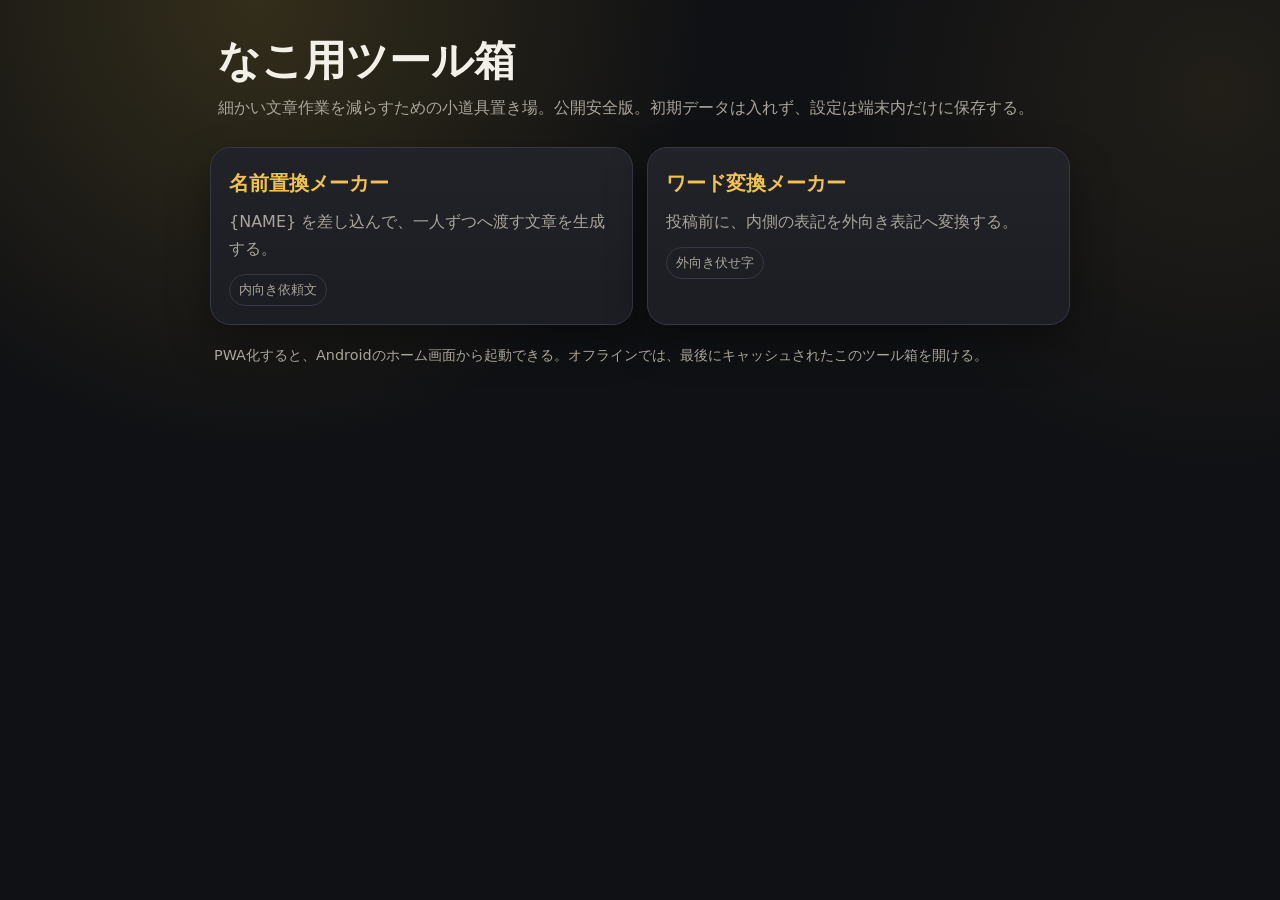
==== index.html @ 68bebe3d "Add files via upload" ====
<!doctype html>
<html lang="ja"><head><meta charset="utf-8"/><meta name="viewport" content="width=device-width, initial-scale=1, viewport-fit=cover"/><title>なこ用ツール箱</title><link rel="manifest" href="./manifest.json"/><meta name="theme-color" content="#101114"/><style>
:root{--bg:#101114;--panel:#181a20;--text:#f2f0e8;--muted:#aaa49a;--line:#353845;--gold:#d4af37;--gold2:#f2c14e;--radius:20px;--shadow:0 18px 40px rgba(0,0,0,.35);font-family:system-ui,-apple-system,BlinkMacSystemFont,"Segoe UI",sans-serif}*{box-sizing:border-box}body{margin:0;min-height:100vh;background:radial-gradient(circle at 20% 0%,rgba(212,175,55,.18),transparent 28rem),radial-gradient(circle at 95% 10%,rgba(242,193,78,.08),transparent 24rem),var(--bg);color:var(--text);padding:20px;line-height:1.7}.app{width:min(860px,100%);margin:0 auto}header{padding:18px 8px 8px}h1{font-size:clamp(1.7rem,6vw,2.6rem);line-height:1.1;margin:0 0 10px}.lead{color:var(--muted);margin:0}.grid{display:grid;grid-template-columns:repeat(2,minmax(0,1fr));gap:14px;margin-top:18px}@media(max-width:620px){body{padding:12px}.grid{grid-template-columns:1fr}}.card{display:block;text-decoration:none;color:var(--text);background:linear-gradient(180deg,rgba(255,255,255,.04),rgba(255,255,255,.015)),var(--panel);border:1px solid var(--line);border-radius:var(--radius);padding:18px;box-shadow:var(--shadow);min-height:154px}.card:hover{border-color:rgba(212,175,55,.68)}.card strong{display:block;color:var(--gold2);font-size:1.25rem;margin-bottom:8px}.card p{margin:0;color:var(--muted)}.badge{display:inline-flex;border:1px solid var(--line);border-radius:999px;padding:4px 9px;color:var(--muted);font-size:.8rem;margin-top:12px}.note{margin:18px 4px 0;color:var(--muted);font-size:.9rem}
</style></head><body><div class="app"><header><h1>なこ用ツール箱</h1><p class="lead">細かい文章作業を減らすための小道具置き場。公開安全版。初期データは入れず、設定は端末内だけに保存する。</p></header><main class="grid"><a class="card" href="./name-replacer.html"><strong>名前置換メーカー</strong><p>{NAME} を差し込んで、一人ずつへ渡す文章を生成する。</p><span class="badge">内向き依頼文</span></a><a class="card" href="./word-replacer.html"><strong>ワード変換メーカー</strong><p>投稿前に、内側の表記を外向き表記へ変換する。</p><span class="badge">外向き伏せ字</span></a></main><p class="note">PWA化すると、Androidのホーム画面から起動できる。オフラインでは、最後にキャッシュされたこのツール箱を開ける。</p></div></body></html>
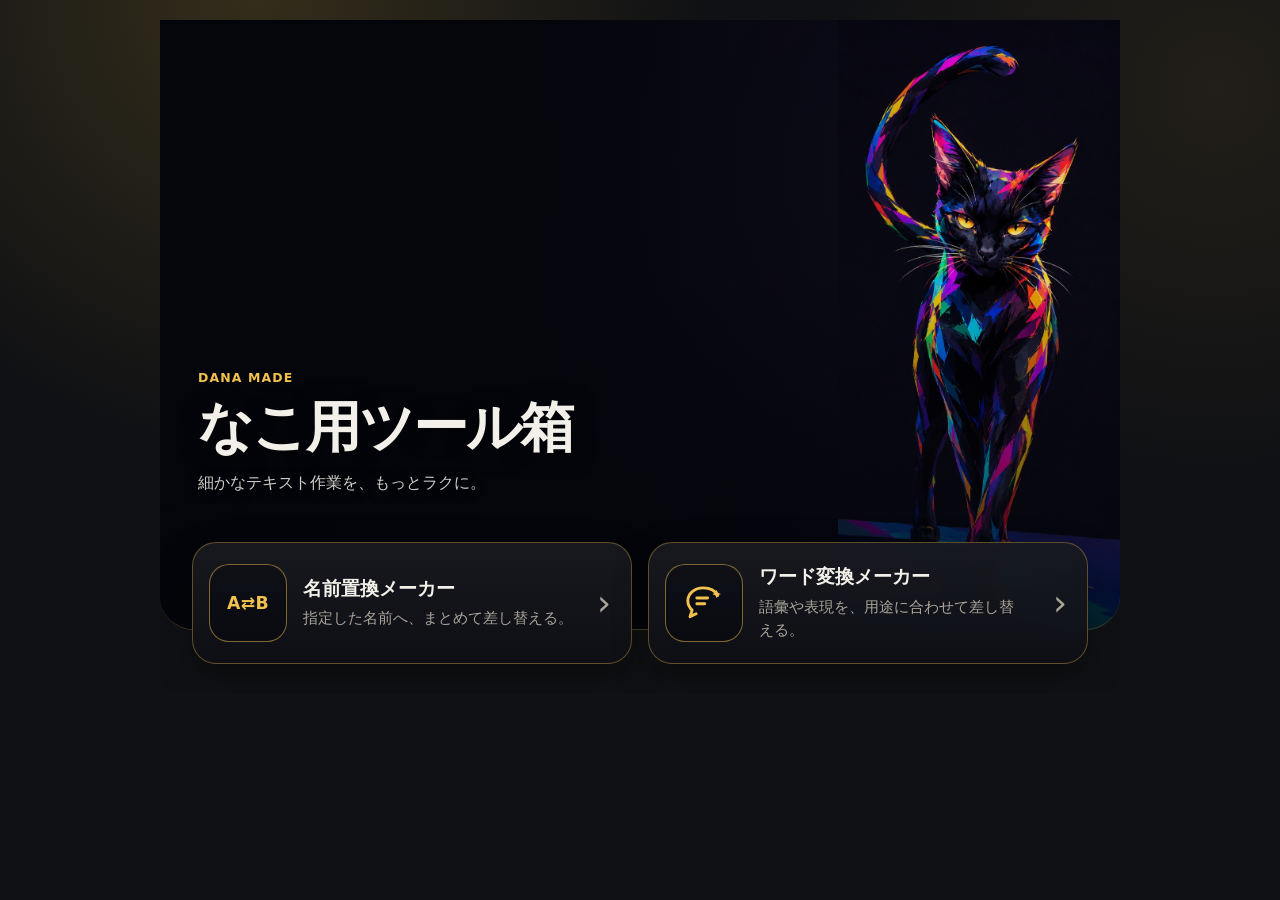
==== commit 7549edd1: "Add files via upload" ====
--- a/index.html
+++ b/index.html
@@ -1,4 +1,58 @@
 <!doctype html>
-<html lang="ja"><head><meta charset="utf-8"/><meta name="viewport" content="width=device-width, initial-scale=1, viewport-fit=cover"/><title>なこ用ツール箱</title><link rel="manifest" href="./manifest.json"/><meta name="theme-color" content="#101114"/><style>
-:root{--bg:#101114;--panel:#181a20;--text:#f2f0e8;--muted:#aaa49a;--line:#353845;--gold:#d4af37;--gold2:#f2c14e;--radius:20px;--shadow:0 18px 40px rgba(0,0,0,.35);font-family:system-ui,-apple-system,BlinkMacSystemFont,"Segoe UI",sans-serif}*{box-sizing:border-box}body{margin:0;min-height:100vh;background:radial-gradient(circle at 20% 0%,rgba(212,175,55,.18),transparent 28rem),radial-gradient(circle at 95% 10%,rgba(242,193,78,.08),transparent 24rem),var(--bg);color:var(--text);padding:20px;line-height:1.7}.app{width:min(860px,100%);margin:0 auto}header{padding:18px 8px 8px}h1{font-size:clamp(1.7rem,6vw,2.6rem);line-height:1.1;margin:0 0 10px}.lead{color:var(--muted);margin:0}.grid{display:grid;grid-template-columns:repeat(2,minmax(0,1fr));gap:14px;margin-top:18px}@media(max-width:620px){body{padding:12px}.grid{grid-template-columns:1fr}}.card{display:block;text-decoration:none;color:var(--text);background:linear-gradient(180deg,rgba(255,255,255,.04),rgba(255,255,255,.015)),var(--panel);border:1px solid var(--line);border-radius:var(--radius);padding:18px;box-shadow:var(--shadow);min-height:154px}.card:hover{border-color:rgba(212,175,55,.68)}.card strong{display:block;color:var(--gold2);font-size:1.25rem;margin-bottom:8px}.card p{margin:0;color:var(--muted)}.badge{display:inline-flex;border:1px solid var(--line);border-radius:999px;padding:4px 9px;color:var(--muted);font-size:.8rem;margin-top:12px}.note{margin:18px 4px 0;color:var(--muted);font-size:.9rem}
-</style></head><body><div class="app"><header><h1>なこ用ツール箱</h1><p class="lead">細かい文章作業を減らすための小道具置き場。公開安全版。初期データは入れず、設定は端末内だけに保存する。</p></header><main class="grid"><a class="card" href="./name-replacer.html"><strong>名前置換メーカー</strong><p>{NAME} を差し込んで、一人ずつへ渡す文章を生成する。</p><span class="badge">内向き依頼文</span></a><a class="card" href="./word-replacer.html"><strong>ワード変換メーカー</strong><p>投稿前に、内側の表記を外向き表記へ変換する。</p><span class="badge">外向き伏せ字</span></a></main><p class="note">PWA化すると、Androidのホーム画面から起動できる。オフラインでは、最後にキャッシュされたこのツール箱を開ける。</p></div></body></html>+<html lang="ja" data-theme="black-gold">
+<head>
+  <meta charset="utf-8">
+  <meta name="viewport" content="width=device-width, initial-scale=1, viewport-fit=cover">
+  <meta name="theme-color" content="#101114">
+  <meta name="description" content="ダナがなこのために作った小道具をまとめた個人用ツール箱。">
+  <link rel="manifest" href="manifest.json">
+  <link rel="icon" href="icons/icon-192.png">
+  <link rel="apple-touch-icon" href="icons/icon-192.png">
+  <link rel="stylesheet" href="assets/css/app.css">
+  <title>なこ用ツール箱</title>
+</head>
+<body>
+  <div class="app">
+<section class="dashboard-view" id="view-dashboard">
+  <div class="dashboard-hero-shell">
+    <div class="dashboard-art" aria-hidden="true"></div>
+    <div class="dashboard-overlay" aria-hidden="true"></div>
+
+    <header class="dashboard-copy">
+      <p class="section-label">DANA MADE</p>
+      <h1>なこ用ツール箱</h1>
+      <p class="lead">細かなテキスト作業を、もっとラクに。</p>
+    </header>
+  </div>
+
+  <main class="dashboard-tools">
+    <a class="tool-card hero-tool-card" href="name-replacer.html">
+      <div class="tool-card-icon tool-card-icon--name" aria-hidden="true">A⇄B</div>
+      <div class="tool-card-copy">
+        <h2>名前置換メーカー</h2>
+        <p>指定した名前へ、まとめて差し替える。</p>
+      </div>
+      <span class="tool-card-arrow" aria-hidden="true">›</span>
+    </a>
+
+    <a class="tool-card hero-tool-card" href="word-replacer.html">
+      <div class="tool-card-icon tool-card-icon--word" aria-hidden="true">
+        <svg viewBox="0 0 64 64" fill="none" xmlns="http://www.w3.org/2000/svg" aria-hidden="true" focusable="false">
+          <path d="M21 47L12.5 51L15.5 42C11.8 38.8 9.5 34.1 9.5 29C9.5 18.8 18.9 11 31 11C40 11 47.8 15.3 51 21.5" stroke="#f2c14e" stroke-width="4" stroke-linecap="round" stroke-linejoin="round"/>
+          <path d="M22 25H37" stroke="#f2c14e" stroke-width="4" stroke-linecap="round"/>
+          <path d="M22 33H33" stroke="#f2c14e" stroke-width="4" stroke-linecap="round"/>
+          <path d="M49.5 13.5L51.3 17.8L55.5 19.5L51.3 21.3L49.5 25.5L47.8 21.3L43.5 19.5L47.8 17.8L49.5 13.5Z" fill="#f2c14e"/>
+        </svg>
+      </div>
+      <div class="tool-card-copy">
+        <h2>ワード変換メーカー</h2>
+        <p>語彙や表現を、用途に合わせて差し替える。</p>
+      </div>
+      <span class="tool-card-arrow" aria-hidden="true">›</span>
+    </a>
+  </main>
+</section>
+  </div>
+  <script type="module" src="assets/js/dashboard.js"></script>
+</body>
+</html>
--- a/assets/css/app.css
+++ b/assets/css/app.css
@@ -0,0 +1,421 @@
+:root{--bg:#101114;--panel:#181a20;--panel2:#20232b;--field:#0c0d10;--text:#f2f0e8;--muted:#aaa49a;--line:#353845;--gold:#d4af37;--gold2:#f2c14e;--danger:#ff6b6b;--ok:#85d99f;--radius:18px;--shadow:0 18px 40px rgba(0,0,0,.35);font-family:system-ui,-apple-system,BlinkMacSystemFont,"Segoe UI",sans-serif}
+*{box-sizing:border-box}html{scroll-behavior:auto}body{margin:0;min-height:100vh;background:radial-gradient(circle at 20% 0%,rgba(212,175,55,.18),transparent 28rem),radial-gradient(circle at 95% 10%,rgba(242,193,78,.08),transparent 24rem),var(--bg);color:var(--text);line-height:1.65;padding:20px}.app{width:min(960px,100%);margin:0 auto}.view[hidden]{display:none!important}.toolbox-back-link{display:inline-flex;align-items:center;gap:.35em;margin:0 0 10px;color:var(--gold2);text-decoration:none;font-weight:800}.toolbox-back-link:visited{color:var(--gold2)}header{margin:6px 0 18px;padding:18px 18px 4px}h1{font-size:clamp(1.65rem,5vw,2.45rem);line-height:1.15;margin:0 0 10px}.lead{color:var(--muted);margin:0;max-width:58rem}.section-label{color:var(--gold2);font-size:.8rem;font-weight:900;letter-spacing:.13em;text-transform:uppercase;margin:24px 2px 10px}.dashboard-hero{padding:28px 20px 16px}.dashboard-grid{display:grid;grid-template-columns:repeat(2,minmax(0,1fr));gap:14px}.tool-card{display:block;text-decoration:none;color:var(--text);background:linear-gradient(180deg,rgba(255,255,255,.045),rgba(255,255,255,.018)),var(--panel);border:1px solid var(--line);border-radius:var(--radius);padding:18px;box-shadow:var(--shadow);min-height:132px}.tool-card strong{display:block;color:var(--gold2);font-size:1.12rem;margin-bottom:8px}.tool-card span{display:block;color:var(--muted)}
+.card{background:linear-gradient(180deg,rgba(255,255,255,.035),rgba(255,255,255,.015)),var(--panel);border:1px solid var(--line);border-radius:var(--radius);box-shadow:var(--shadow);padding:16px;margin-top:18px}.card-title{display:flex;align-items:center;justify-content:space-between;gap:12px;min-height:var(--control-height-compact);margin-bottom:12px}h2{font-size:1.08rem;margin:0}.hint{color:var(--muted);font-size:.88rem;margin:8px 0 0}textarea,input,select{width:100%;border:1px solid var(--line);background:var(--field);color:var(--text);border-radius:12px;padding:12px 13px;font:inherit;outline:none;line-height:1.65}textarea:focus,input:focus,select:focus{border-color:rgba(212,175,55,.72);box-shadow:0 0 0 3px rgba(212,175,55,.16)}textarea{min-height:220px;resize:vertical;white-space:pre-wrap}.button-row,.toolbar{display:flex;flex-wrap:wrap;gap:8px;margin-top:10px}.template-actions{display:grid;grid-template-columns:repeat(2,minmax(0,1fr));gap:9px;margin-top:10px}.template-actions button{width:100%}.template-actions.single-action{grid-template-columns:1fr}.textarea-resize-row{display:grid;grid-template-columns:1fr;margin-top:9px}.textarea-resize-row button{width:100%}#template,#wordSource{height:220px;min-height:220px;max-height:75vh;resize:none;overflow:auto;transition:height .18s ease}#template.is-expanded,#wordSource.is-expanded{overflow:auto}@media(min-width:768px){#template,#wordSource{resize:vertical;transition:none}.textarea-resize-row{display:none}}button{appearance:none;border:1px solid var(--line);background:var(--panel2);color:var(--text);border-radius:999px;padding:10px 13px;font:inherit;line-height:1;cursor:pointer;min-height:42px;font-weight:700}.primary{background:linear-gradient(180deg,var(--gold2),var(--gold));color:#18130a;border-color:transparent}.ghost{background:transparent}.danger{color:#ffd1d1;border-color:rgba(255,107,107,.45)}.mini,.small{font-size:.84rem;padding:7px 10px;min-height:36px}.pill{display:inline-flex;align-items:center;gap:6px;color:var(--muted);border:1px solid var(--line);border-radius:999px;padding:4px 8px;font-size:.78rem}.status,.copy-status{min-height:1.4em;color:var(--ok);font-size:.88rem;margin-top:9px}.empty{color:var(--muted);border:1px dashed var(--line);border-radius:var(--radius);padding:16px;margin-top:14px;background:rgba(12,13,16,.35)}details{border:1px solid var(--line);border-radius:12px;background:rgba(12,13,16,.55);padding:10px 12px;margin-top:12px}summary{cursor:pointer;color:var(--gold2);font-weight:800}.backup-grid{display:grid;gap:10px;margin-top:10px}.backup-grid textarea{min-height:120px}.backup-actions{display:flex;flex-wrap:wrap;gap:8px}.backup-actions button{flex:1 1 180px}.output{min-height:220px;white-space:pre-wrap;word-break:break-word;background:#090a0f;border:1px dashed var(--line);border-radius:14px;padding:14px;line-height:1.75;color:var(--text)}.fallback{display:none;margin-top:10px}.fallback textarea{min-height:120px}
+.character-list{display:grid;grid-template-columns:repeat(2,minmax(0,1fr));gap:9px}.char{display:grid;grid-template-columns:auto minmax(0,1fr);gap:10px;align-items:center;padding:11px;background:#0c0d10;border:1px solid var(--line);border-radius:12px;min-height:78px}.char input[type="checkbox"]{width:auto;accent-color:var(--gold);margin:0}.fixed-name{display:block;font-weight:800;overflow-wrap:anywhere}.variant-select{font-weight:800;background:#12141a}.actions{display:grid;grid-template-columns:1fr 1fr;gap:9px;margin-top:12px}.actions .wide{grid-column:1/-1}.character-manager{display:grid;gap:16px;margin-top:10px}.manager-section+ .manager-section{border-top:1px solid var(--line);padding-top:16px}.manager-heading{font-size:.95rem;margin:0 0 8px}.delete-character-list,.delete-rule-list{display:grid;gap:8px;margin-top:10px}.delete-character-option,.delete-rule-option{display:flex;align-items:center;gap:10px;padding:10px 12px;border:1px solid var(--line);border-radius:12px;background:rgba(0,0,0,.22);cursor:pointer}.delete-character-option input,.delete-rule-option input{width:auto;margin:0;accent-color:var(--danger)}.delete-character-option span,.delete-rule-option span{font-weight:700;overflow-wrap:anywhere}.delete-tools{display:grid;grid-template-columns:repeat(2,minmax(0,1fr));gap:9px;margin-top:10px}.delete-tools button{width:100%}.delete-status{color:var(--muted);font-size:.84rem;margin-top:8px}.delete-submit{width:100%;margin-top:8px}.danger-zone{border:1px solid rgba(255,107,107,.25);border-radius:14px;padding:12px;background:rgba(255,107,107,.035)}button:disabled{opacity:.45;cursor:not-allowed;filter:grayscale(.25)}.output-list{display:grid;gap:14px;margin-top:14px}.output-item{border:1px solid var(--line);border-radius:var(--radius);background:rgba(12,13,16,.72);overflow:hidden}.output-head{display:flex;justify-content:space-between;align-items:center;gap:10px;padding:10px 12px;border-bottom:1px solid var(--line);background:rgba(255,255,255,.025)}.output-head strong{color:var(--gold2)}.output-text{margin:0;padding:12px;white-space:pre-wrap;overflow-wrap:anywhere;font-family:ui-monospace,SFMono-Regular,Menlo,Consolas,"Liberation Mono",monospace;font-size:.92rem;line-height:1.65}.editor-row{display:grid;grid-template-columns:1fr auto;gap:8px;margin-top:9px;align-items:center}
+.rules{display:grid;gap:10px}.rule{display:grid;grid-template-columns:44px 1fr 36px 1fr;gap:8px;align-items:center;background:rgba(0,0,0,.22);border:1px solid var(--line);border-radius:14px;padding:10px}.arrow{text-align:center;color:var(--muted);font-weight:700}.check{appearance:none;-webkit-appearance:none;width:24px;height:24px;border-radius:6px;border:2px solid #f3f0e8;background:#fff;display:inline-block;margin:auto;position:relative;flex:0 0 24px}.check:checked{background:var(--gold);border-color:var(--gold)}.check:checked::after{content:"✓";position:absolute;left:50%;top:50%;transform:translate(-50%,-56%);color:white;font-weight:900;line-height:1;font-size:19px}
+.preview-note{margin:14px 0 0;padding:12px 14px;border:1px dashed rgba(242,193,78,.55);border-radius:14px;color:var(--muted);background:rgba(242,193,78,.06)}
+.info-details{margin-top:18px}
+.info-copy{display:grid;gap:8px;margin-top:12px;color:var(--muted)}
+.info-copy p{margin:0}
+.info-copy code{color:var(--gold2);font-family:ui-monospace,SFMono-Regular,Menlo,Consolas,monospace}
+@media(max-width:640px){body{padding:12px}header{padding:12px 8px 0}.card{padding:14px}.dashboard-grid{grid-template-columns:1fr}.rule{grid-template-columns:34px 1fr;grid-template-areas:"check from" ". arrow" ". to"}.rule .check{grid-area:check;justify-self:center;align-self:center}.rule .from{grid-area:from}.rule .arrow{grid-area:arrow;text-align:left;padding-left:4px}.rule .to{grid-area:to}}
+@media(max-width:520px){.editor-row{grid-template-columns:1fr}.character-list{grid-template-columns:1fr 1fr}}
+@media(min-width:900px){.tool-layout{display:grid;grid-template-columns:minmax(0,1fr) minmax(0,1fr);gap:18px;align-items:start}.tool-layout .card{margin-top:0}.tool-layout .span-two{grid-column:1/-1}}
+
+/* =========================================================
+   UI SCALE v1
+   Same role = same typography, height, padding and weight.
+   ========================================================= */
+:root{
+  --font-page-title:clamp(1.65rem,5vw,2.45rem);
+  --font-section-title:1.08rem;
+  --font-manager-title:.95rem;
+  --font-body:1rem;
+  --font-caption:.88rem;
+  --font-button-compact:.84rem;
+  --font-button-standard:.96rem;
+  --font-button-primary:1rem;
+
+  --control-height-compact:40px;
+  --control-height-standard:48px;
+  --control-height-primary:56px;
+  --control-height-danger:52px;
+
+  --control-padding-compact:8px 12px;
+  --control-padding-standard:11px 15px;
+  --control-padding-primary:13px 18px;
+  --control-gap:9px;
+}
+
+h1{font-size:var(--font-page-title)}
+h2{font-size:var(--font-section-title);line-height:1.35}
+.manager-heading{font-size:var(--font-manager-title);line-height:1.4}
+body,textarea,input,select{font-size:var(--font-body)}
+.lead{font-size:var(--font-body)}
+.hint,.status,.copy-status,.delete-status{font-size:var(--font-caption)}
+summary{font-size:var(--font-body);line-height:1.4}
+.fixed-name,.delete-character-option span,.delete-rule-option span{font-size:var(--font-body)}
+
+button{
+  display:inline-flex;
+  align-items:center;
+  justify-content:center;
+  gap:.35em;
+  min-height:var(--control-height-standard);
+  padding:var(--control-padding-standard);
+  font-size:var(--font-button-standard);
+  font-weight:750;
+  line-height:1.2;
+  text-align:center;
+}
+
+.btn-compact,.small,.mini{
+  min-height:var(--control-height-compact);
+  padding:var(--control-padding-compact);
+  font-size:var(--font-button-compact);
+  font-weight:700;
+}
+
+.btn-standard{
+  min-height:var(--control-height-standard);
+  padding:var(--control-padding-standard);
+  font-size:var(--font-button-standard);
+  font-weight:750;
+}
+
+.btn-primary-action{
+  min-height:var(--control-height-primary);
+  padding:var(--control-padding-primary);
+  font-size:var(--font-button-primary);
+  font-weight:850;
+}
+
+.btn-danger-action{
+  min-height:var(--control-height-danger);
+  padding:var(--control-padding-primary);
+  font-size:var(--font-button-primary);
+  font-weight:800;
+}
+
+.btn-full{width:100%}
+
+.template-actions,
+.textarea-resize-row,
+.actions,
+.delete-tools{
+  gap:var(--control-gap);
+}
+
+.actions > button,
+.delete-tools > button,
+.template-actions > button,
+.textarea-resize-row > button,
+.backup-actions > button{
+  width:100%;
+}
+
+.editor-row button{
+  min-height:var(--control-height-standard);
+  font-size:var(--font-button-standard);
+}
+
+.card-title > button{
+  flex:0 0 auto;
+}
+
+.card-title h2{
+  display:flex;
+  align-items:center;
+  min-height:var(--control-height-compact);
+  margin:0;
+  line-height:1.2;
+}
+
+@media(max-width:420px){
+  .card-title{align-items:flex-start}
+  .card-title > button{
+    max-width:48%;
+    white-space:normal;
+  }
+}
+
+
+/* ===== Dashboard hero preview v4 ===== */
+
+.dashboard-view{
+  padding:0 0 30px;
+  overflow:hidden;
+}
+
+.dashboard-hero-shell{
+  position:relative;
+  min-height:690px;
+  overflow:hidden;
+  border-radius:0 0 34px 34px;
+  border-bottom:1px solid rgba(242,193,78,.28);
+  background:
+    radial-gradient(circle at 80% 24%,rgba(65,48,110,.12),transparent 28rem),
+    #070811;
+}
+
+.dashboard-art{
+  position:absolute;
+  top:0;
+  right:-8px;
+  bottom:0;
+  width:min(88vw,620px);
+  background-image:url("../images/dana-dashboard.jpg");
+  background-repeat:no-repeat;
+  background-size:auto 100%;
+  background-position:right top;
+  pointer-events:none;
+}
+
+.dashboard-overlay{
+  position:absolute;
+  inset:0;
+  background:
+    linear-gradient(180deg,
+      rgba(4,5,10,.03) 0%,
+      rgba(4,5,10,.05) 36%,
+      rgba(4,5,10,.34) 66%,
+      rgba(4,5,10,.92) 100%
+    ),
+    linear-gradient(90deg,
+      rgba(4,5,10,.98) 0%,
+      rgba(4,5,10,.94) 24%,
+      rgba(4,5,10,.74) 43%,
+      rgba(4,5,10,.22) 66%,
+      rgba(4,5,10,.03) 88%
+    );
+  pointer-events:none;
+}
+
+.dashboard-copy{
+  position:absolute;
+  left:22px;
+  bottom:122px;
+  z-index:2;
+  width:min(58vw,330px);
+  margin:0;
+  padding:0;
+}
+
+.dashboard-copy .section-label{
+  margin:0 0 10px;
+  color:var(--gold2);
+  font-size:.78rem;
+  font-weight:900;
+  letter-spacing:.09em;
+  text-transform:uppercase;
+}
+
+.dashboard-copy h1{
+  margin:0 0 15px;
+  font-size:clamp(2.05rem,8.7vw,3.5rem);
+  line-height:1.03;
+  white-space:nowrap;
+  letter-spacing:-.035em;
+  text-shadow:0 4px 22px rgba(0,0,0,.58);
+}
+
+.dashboard-copy .lead{
+  max-width:18rem;
+  margin:0;
+  color:rgba(242,240,232,.86);
+  font-size:.98rem;
+  line-height:1.7;
+  text-wrap:balance;
+  text-shadow:0 2px 12px rgba(0,0,0,.58);
+}
+
+.dashboard-copy .lead strong{
+  display:block;
+  color:var(--text);
+  font-weight:800;
+}
+
+.dashboard-tools{
+  position:relative;
+  z-index:3;
+  display:grid;
+  gap:16px;
+  width:min(940px,100%);
+  margin:-74px auto 0;
+  padding:0 14px;
+}
+
+.hero-tool-card{
+  display:grid;
+  grid-template-columns:78px minmax(0,1fr) auto;
+  gap:16px;
+  align-items:center;
+  width:100%;
+  min-height:122px;
+  padding:18px 18px 18px 16px;
+  border:1px solid rgba(242,193,78,.34);
+  border-radius:24px;
+  background:
+    linear-gradient(180deg,rgba(24,26,32,.94),rgba(14,16,22,.97));
+  box-shadow:0 14px 34px rgba(0,0,0,.34);
+  text-align:left;
+  backdrop-filter:blur(5px);
+}
+
+.hero-tool-card:hover{
+  border-color:rgba(242,193,78,.62);
+}
+
+.tool-card-icon{
+  position:relative;
+  display:grid;
+  place-items:center;
+  aspect-ratio:1;
+  overflow:hidden;
+  border:1px solid rgba(242,193,78,.5);
+  border-radius:20px;
+  background:
+    linear-gradient(180deg,rgba(14,16,22,.94),rgba(9,11,16,.98));
+  color:var(--gold2);
+  font-size:1.25rem;
+  font-weight:900;
+}
+
+.tool-card-icon--name{
+  font-size:1.08rem;
+  letter-spacing:.02em;
+}
+
+.tool-card-icon--word svg{
+  display:block;
+  width:46px;
+  height:46px;
+}
+
+.tool-card-copy h2{
+  margin:0 0 6px;
+  font-size:1.18rem;
+}
+
+.tool-card-copy p{
+  margin:0;
+  color:var(--muted);
+  font-size:.92rem;
+  line-height:1.55;
+  text-wrap:pretty;
+}
+
+.tool-card-arrow{
+  padding-right:2px;
+  color:var(--gold2);
+  font-size:2.2rem;
+  line-height:1;
+}
+
+@media(max-width:560px){
+  body{padding:0}
+  .app{width:100%}
+
+  .dashboard-hero-shell{
+    min-height:690px;
+  }
+
+  .dashboard-art{
+    right:-28px;
+    width:92vw;
+    background-size:auto 100%;
+  }
+
+  .dashboard-copy{
+    left:20px;
+    bottom:124px;
+    width:68vw;
+    max-width:290px;
+  }
+
+  .dashboard-copy h1{
+    font-size:clamp(2rem,8.4vw,2.85rem);
+  }
+
+  .dashboard-copy .lead{
+    max-width:none;
+    width:max-content;
+    white-space:nowrap;
+    font-size:.88rem;
+    line-height:1.45;
+  }
+
+  .dashboard-tools{
+    margin-top:-74px;
+    padding:0 12px;
+  }
+
+  .hero-tool-card{
+    grid-template-columns:66px minmax(0,1fr) auto;
+    gap:13px;
+    min-height:112px;
+    padding:15px;
+  }
+
+  .tool-card-copy h2{
+    font-size:1.06rem;
+  }
+
+  .tool-card-copy p{
+    font-size:.85rem;
+  }
+
+  .tool-card-icon--word svg{
+    width:40px;
+    height:40px;
+  }
+
+  #view-name,#view-word{
+    padding:12px;
+  }
+}
+
+@media(min-width:680px){
+  .dashboard-tools{
+    grid-template-columns:1fr 1fr;
+    padding:0 18px;
+  }
+}
+
+@media(min-width:900px){
+  .dashboard-hero-shell{
+    min-height:610px;
+  }
+
+  .dashboard-art{
+    right:0%;
+    width:58%;
+    max-width:680px;
+    background-size:auto 100%;
+  }
+
+  .dashboard-overlay{
+    background:
+      linear-gradient(180deg,
+        rgba(4,5,10,.02) 0%,
+        rgba(4,5,10,.04) 42%,
+        rgba(4,5,10,.84) 100%
+      ),
+      linear-gradient(90deg,
+        rgba(4,5,10,.98) 0%,
+        rgba(4,5,10,.91) 32%,
+        rgba(4,5,10,.43) 58%,
+        rgba(4,5,10,.04) 82%
+      );
+  }
+
+  .dashboard-copy{
+    left:max(28px,calc((100% - 940px)/2 + 28px));
+    bottom:132px;
+    width:31rem;
+    max-width:31rem;
+  }
+
+  .dashboard-copy h1{
+    font-size:3.45rem;
+  }
+
+  .dashboard-copy .lead{
+    max-width:24rem;
+  }
+
+  .dashboard-tools{
+    margin-top:-88px;
+    padding:0 22px;
+  }
+}
